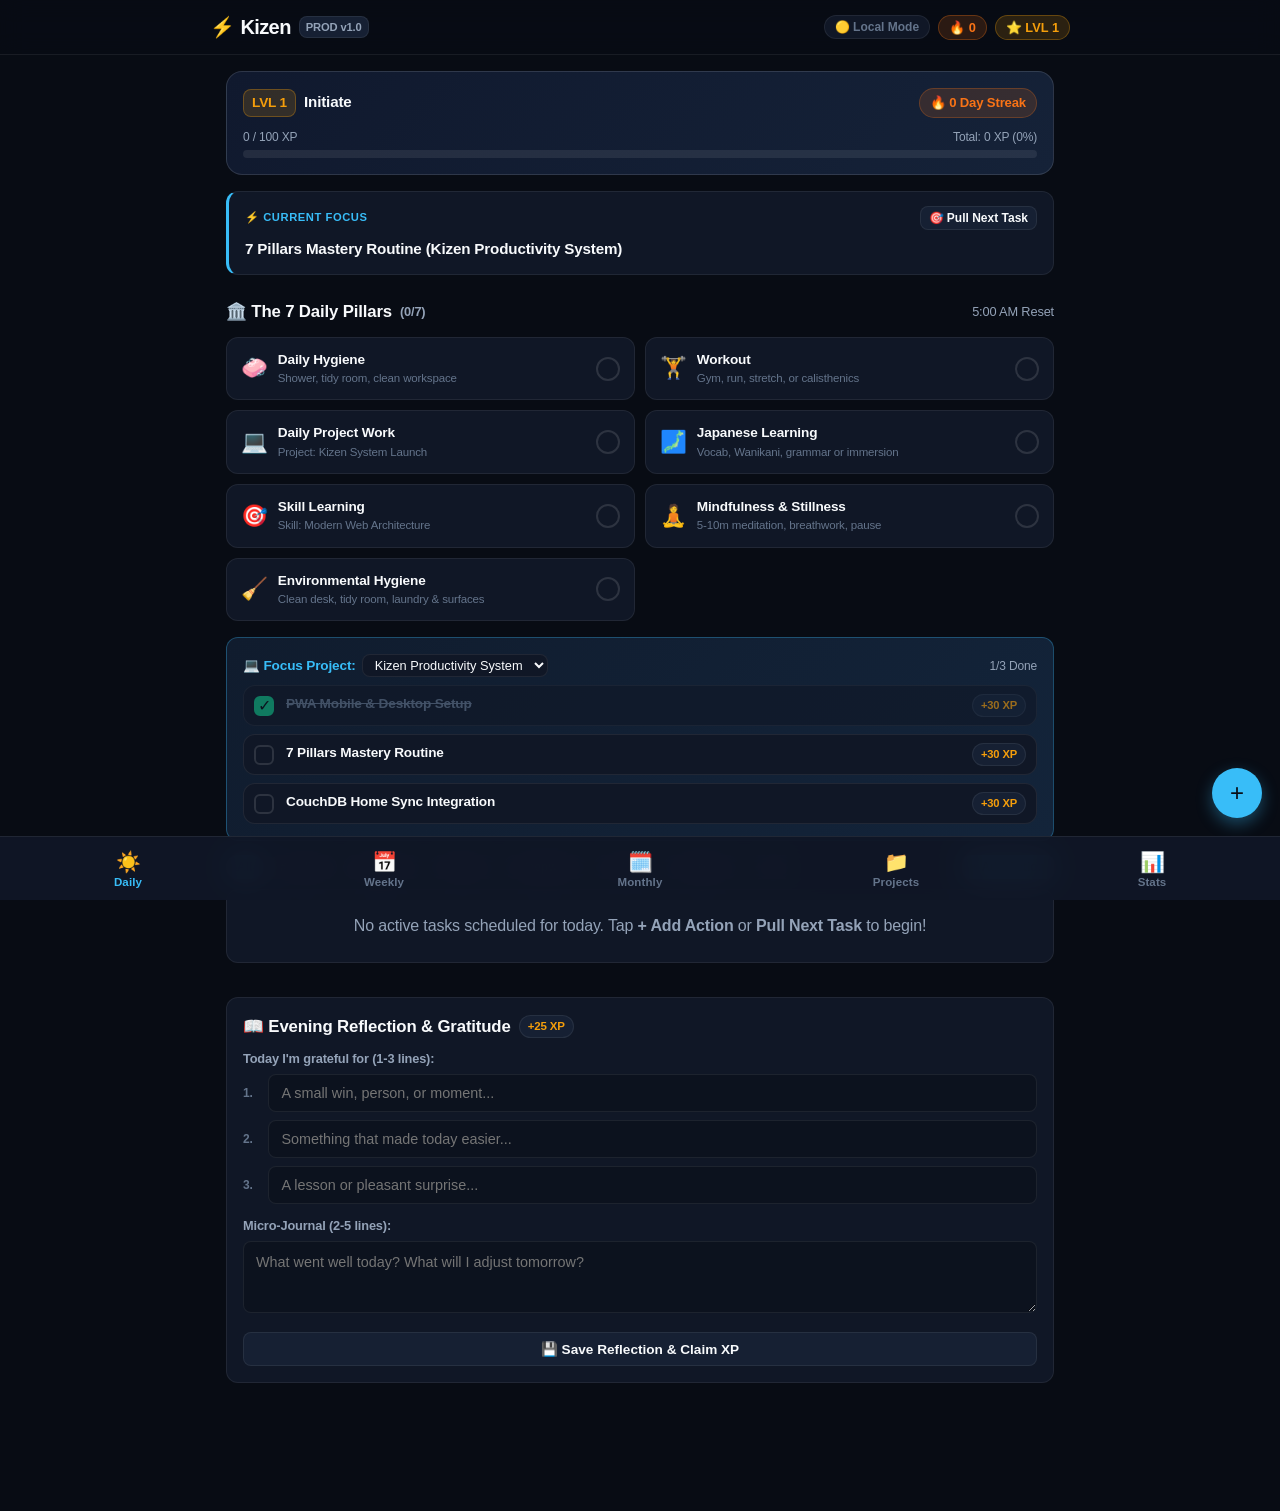
==== index.html @ e9246524 "Add files via upload Reupload with correct structure" ====
<!DOCTYPE html>
<html lang="en">
<head>
  <meta charset="UTF-8">
  <meta name="viewport" content="width=device-width, initial-scale=1.0, maximum-scale=1.0, user-scalable=no, viewport-fit=cover">
  <title>Kizen - Gamified Productivity & Goals</title>
  
  <!-- PWA Metadata -->
  <link rel="manifest" href="manifest.json">
  <meta name="theme-color" content="#080c14">
  <meta name="apple-mobile-web-app-capable" content="yes">
  <meta name="apple-mobile-web-app-status-bar-style" content="black-translucent">
  <meta name="apple-mobile-web-app-title" content="Kizen">
  <meta name="description" content="Local-first gamified productivity system with 7 daily pillars, cascading goals, and PC sync.">

  <!-- Core & Component Stylesheets -->
  <link rel="stylesheet" href="css/main.css">
  <link rel="stylesheet" href="css/daily.css">
  <link rel="stylesheet" href="css/goals.css">
  <link rel="stylesheet" href="css/projects.css">
  <link rel="stylesheet" href="css/stats.css">
</head>
<body>

  <!-- Top Sticky Header & Gamification Quick Status -->
  <header class="app-header">
    <div class="header-inner">
      <div class="brand-section">
        <div class="brand-logo">
          <span>⚡</span>
          <span>Kizen</span>
        </div>
        <span class="brand-badge">PROD v1.0</span>
      </div>

      <div class="header-status-pills">
        <button class="status-pill sync" id="header-sync-pill" title="CouchDB Sync Status">
          🟡 Local Mode
        </button>
        <button class="status-pill streak" id="header-streak-pill" title="Active Streak">
          🔥 0
        </button>
        <button class="status-pill level" id="header-level-pill" title="Current Level & Rank">
          ⭐ LVL 1
        </button>
      </div>
    </div>
  </header>

  <!-- Main View Screens Container -->
  <main class="app-container">
    <div id="view-daily" class="view-container active"></div>
    <div id="view-weekly" class="view-container"></div>
    <div id="view-monthly" class="view-container"></div>
    <div id="view-projects" class="view-container"></div>
    <div id="view-stats" class="view-container"></div>
  </main>

  <!-- Floating Quick Capture Button -->
  <button class="fab-quick-capture" id="fab-quick-capture" title="Quick Add Task" aria-label="Quick Add Task">
    +
  </button>

  <!-- Bottom Navigation Bar for Mobile & Desktop -->
  <nav class="bottom-nav" role="navigation" aria-label="Main Navigation">
    <button class="nav-item active" data-view="daily" id="nav-btn-daily" aria-label="Daily Command Center">
      <span class="nav-icon">☀️</span>
      <span class="nav-label">Daily</span>
    </button>
    <button class="nav-item" data-view="weekly" id="nav-btn-weekly" aria-label="Weekly Goals">
      <span class="nav-icon">📅</span>
      <span class="nav-label">Weekly</span>
    </button>
    <button class="nav-item" data-view="monthly" id="nav-btn-monthly" aria-label="Monthly Vision">
      <span class="nav-icon">🗓️</span>
      <span class="nav-label">Monthly</span>
    </button>
    <button class="nav-item" data-view="projects" id="nav-btn-projects" aria-label="Projects & Activities">
      <span class="nav-icon">📁</span>
      <span class="nav-label">Projects</span>
    </button>
    <button class="nav-item" data-view="stats" id="nav-btn-stats" aria-label="Stats & Analytics">
      <span class="nav-icon">📊</span>
      <span class="nav-label">Stats</span>
    </button>
  </nav>

  <!-- Global Modal Sheet -->
  <div class="modal-overlay" id="modal-overlay">
    <div class="modal-content" id="modal-dynamic-content"></div>
  </div>

  <!-- Bundled Offline Libraries & Main Application Script -->
  <script src="js/lib/pouchdb.min.js"></script>
  <script src="js/lib/confetti.browser.min.js"></script>
  <script type="module" src="js/app.js"></script>
</body>
</html>
---- css/main.css ----
/* ==========================================================================
   KIZEN DESIGN SYSTEM & CORE LAYOUT
   ========================================================================== */

:root {
  /* Color Palette - Deep Dark Mode */
  --bg-app: #080c14;
  --bg-surface: #101726;
  --bg-surface-elevated: #162033;
  --bg-surface-hover: #1c2940;
  --bg-input: #0c121e;
  
  --border-subtle: rgba(255, 255, 255, 0.07);
  --border-medium: rgba(255, 255, 255, 0.12);
  --border-focus: rgba(245, 158, 11, 0.5);

  --text-primary: #f8fafc;
  --text-secondary: #94a3b8;
  --text-muted: #64748b;
  --text-inverse: #090d16;

  /* Gamification & Semantic Colors */
  --color-xp: #f59e0b;
  --color-xp-bg: rgba(245, 158, 11, 0.15);
  --color-streak: #f97316;
  --color-streak-bg: rgba(249, 115, 22, 0.15);
  --color-success: #10b981;
  --color-success-bg: rgba(16, 185, 129, 0.15);
  --color-primary: #38bdf8;
  --color-primary-bg: rgba(56, 189, 248, 0.15);
  --color-danger: #ef4444;
  --color-danger-bg: rgba(239, 68, 68, 0.15);

  /* Difficulty Levels */
  --diff-trivial: #94a3b8;
  --diff-easy: #10b981;
  --diff-medium: #0ea5e9;
  --diff-hard: #f59e0b;
  --diff-epic: #ec4899;

  /* Sizing & Spacing */
  --nav-height: 64px;
  --header-height: 60px;
  --max-width: 860px;
  --radius-sm: 8px;
  --radius-md: 12px;
  --radius-lg: 16px;
  --radius-full: 9999px;

  /* Typography */
  --font-family: -apple-system, BlinkMacSystemFont, "Segoe UI", Roboto, "Helvetica Neue", Arial, sans-serif;
  --font-mono: ui-monospace, SFMono-Regular, Menlo, Monaco, Consolas, monospace;
}

* {
  box-sizing: border-box;
  margin: 0;
  padding: 0;
  -webkit-tap-highlight-color: transparent;
}

body {
  font-family: var(--font-family);
  background-color: var(--bg-app);
  color: var(--text-primary);
  line-height: 1.5;
  letter-spacing: -0.01em;
  min-height: 100vh;
  padding-bottom: calc(var(--nav-height) + 24px);
  overflow-x: hidden;
  user-select: none;
}

/* App Container */
.app-container {
  max-width: var(--max-width);
  margin: 0 auto;
  padding: 16px;
}

/* Top App Header / Status */
.app-header {
  position: sticky;
  top: 0;
  z-index: 40;
  background: rgba(8, 12, 20, 0.85);
  backdrop-filter: blur(12px);
  -webkit-backdrop-filter: blur(12px);
  border-bottom: 1px solid var(--border-subtle);
  padding: 12px 16px;
}

.header-inner {
  max-width: var(--max-width);
  margin: 0 auto;
  display: flex;
  align-items: center;
  justify-content: space-between;
  gap: 12px;
}

.brand-section {
  display: flex;
  align-items: center;
  gap: 8px;
}

.brand-logo {
  font-size: 1.25rem;
  font-weight: 800;
  letter-spacing: -0.03em;
  color: var(--text-primary);
  display: flex;
  align-items: center;
  gap: 6px;
}

.brand-badge {
  font-size: 0.7rem;
  font-weight: 600;
  background: var(--bg-surface-elevated);
  color: var(--text-secondary);
  padding: 2px 6px;
  border-radius: var(--radius-sm);
  border: 1px solid var(--border-subtle);
}

.header-status-pills {
  display: flex;
  align-items: center;
  gap: 8px;
}

.status-pill {
  display: inline-flex;
  align-items: center;
  gap: 6px;
  padding: 4px 10px;
  border-radius: var(--radius-full);
  font-size: 0.8rem;
  font-weight: 600;
  background: var(--bg-surface);
  border: 1px solid var(--border-subtle);
  cursor: pointer;
  transition: background 0.15s ease;
}

.status-pill:hover {
  background: var(--bg-surface-elevated);
}

.status-pill.streak {
  color: var(--color-streak);
  background: var(--color-streak-bg);
  border-color: rgba(249, 115, 22, 0.3);
}

.status-pill.level {
  color: var(--color-xp);
  background: var(--color-xp-bg);
  border-color: rgba(245, 158, 11, 0.3);
}

.status-pill.sync {
  font-size: 0.75rem;
  color: var(--text-muted);
}

.status-pill.sync.online {
  color: var(--color-success);
}

.status-pill.sync.offline {
  color: var(--text-muted);
}

.status-pill.sync.syncing {
  color: var(--color-primary);
}

/* Bottom Navigation Bar */
.bottom-nav {
  position: fixed;
  bottom: 0;
  left: 0;
  right: 0;
  height: var(--nav-height);
  background: rgba(16, 23, 38, 0.95);
  backdrop-filter: blur(16px);
  -webkit-backdrop-filter: blur(16px);
  border-top: 1px solid var(--border-subtle);
  display: flex;
  justify-content: space-around;
  align-items: center;
  z-index: 50;
  padding-bottom: env(safe-area-inset-bottom, 0px);
}

.nav-item {
  flex: 1;
  display: flex;
  flex-direction: column;
  align-items: center;
  justify-content: center;
  height: 100%;
  color: var(--text-muted);
  text-decoration: none;
  background: none;
  border: none;
  cursor: pointer;
  padding: 4px 0;
  transition: color 0.15s ease, transform 0.15s ease;
}

.nav-item:active {
  transform: scale(0.95);
}

.nav-item.active {
  color: var(--color-primary);
}

.nav-icon {
  font-size: 1.25rem;
  margin-bottom: 2px;
}

.nav-label {
  font-size: 0.72rem;
  font-weight: 600;
  letter-spacing: 0.01em;
}

/* Main View Views Container */
.view-container {
  display: none;
  animation: fadeIn 0.2s ease-out;
}

.view-container.active {
  display: block;
}

@keyframes fadeIn {
  from { opacity: 0; transform: translateY(4px); }
  to { opacity: 1; transform: translateY(0); }
}

/* Typography & Headers */
h1, h2, h3, h4 {
  color: var(--text-primary);
  font-weight: 700;
  letter-spacing: -0.02em;
}

.section-header {
  display: flex;
  align-items: center;
  justify-content: space-between;
  margin-bottom: 12px;
  margin-top: 24px;
}

.section-title {
  font-size: 1.05rem;
  font-weight: 700;
  display: flex;
  align-items: center;
  gap: 8px;
}

.section-subtitle {
  font-size: 0.8rem;
  color: var(--text-secondary);
}

/* Card Surfaces */
.card {
  background: var(--bg-surface);
  border: 1px solid var(--border-subtle);
  border-radius: var(--radius-md);
  padding: 16px;
  margin-bottom: 14px;
  transition: border-color 0.2s ease, background 0.2s ease;
}

.card:hover {
  border-color: var(--border-medium);
}

/* Buttons */
.btn {
  display: inline-flex;
  align-items: center;
  justify-content: center;
  gap: 6px;
  padding: 8px 14px;
  border-radius: var(--radius-sm);
  font-size: 0.85rem;
  font-weight: 600;
  font-family: inherit;
  border: 1px solid transparent;
  cursor: pointer;
  transition: all 0.15s ease;
  user-select: none;
}

.btn:active {
  transform: scale(0.97);
}

.btn-primary {
  background: var(--color-primary);
  color: var(--text-inverse);
}

.btn-primary:hover {
  background: #7dd3fc;
}

.btn-secondary {
  background: var(--bg-surface-elevated);
  color: var(--text-primary);
  border-color: var(--border-subtle);
}

.btn-secondary:hover {
  background: var(--bg-surface-hover);
  border-color: var(--border-medium);
}

.btn-xp {
  background: var(--color-xp);
  color: var(--text-inverse);
}

.btn-xp:hover {
  background: #fbbf24;
}

.btn-ghost {
  background: transparent;
  color: var(--text-secondary);
}

.btn-ghost:hover {
  background: var(--bg-surface-elevated);
  color: var(--text-primary);
}

.btn-icon {
  width: 32px;
  height: 32px;
  padding: 0;
  border-radius: var(--radius-sm);
}

.btn-sm {
  padding: 4px 8px;
  font-size: 0.75rem;
}

/* Inputs & Form Controls */
.input-group {
  margin-bottom: 12px;
}

.input-label {
  display: block;
  font-size: 0.8rem;
  font-weight: 600;
  color: var(--text-secondary);
  margin-bottom: 6px;
}

.input-text, .textarea, .select {
  width: 100%;
  background: var(--bg-input);
  border: 1px solid var(--border-subtle);
  border-radius: var(--radius-sm);
  color: var(--text-primary);
  font-family: inherit;
  font-size: 0.9rem;
  padding: 10px 12px;
  outline: none;
  transition: border-color 0.15s ease;
}

.input-text:focus, .textarea:focus, .select:focus {
  border-color: var(--border-focus);
}

.textarea {
  resize: vertical;
  min-height: 72px;
  line-height: 1.45;
}

/* Badges & Tags */
.tag-badge {
  display: inline-flex;
  align-items: center;
  gap: 4px;
  padding: 2px 8px;
  border-radius: var(--radius-full);
  font-size: 0.72rem;
  font-weight: 600;
  background: var(--bg-surface-elevated);
  color: var(--text-secondary);
  border: 1px solid var(--border-subtle);
}

.difficulty-pill {
  display: inline-flex;
  align-items: center;
  gap: 4px;
  padding: 2px 8px;
  border-radius: var(--radius-full);
  font-size: 0.72rem;
  font-weight: 700;
  text-transform: uppercase;
  letter-spacing: 0.03em;
}

.difficulty-pill.trivial { background: rgba(148, 163, 184, 0.15); color: var(--diff-trivial); }
.difficulty-pill.easy { background: rgba(16, 185, 129, 0.15); color: var(--diff-easy); }
.difficulty-pill.medium { background: rgba(14, 165, 233, 0.15); color: var(--diff-medium); }
.difficulty-pill.hard { background: rgba(245, 158, 11, 0.15); color: var(--diff-hard); }
.difficulty-pill.epic { background: rgba(236, 72, 153, 0.15); color: var(--diff-epic); }

/* Modal Sheet / Dialog */
.modal-overlay {
  position: fixed;
  inset: 0;
  background: rgba(0, 0, 0, 0.75);
  backdrop-filter: blur(4px);
  display: flex;
  align-items: flex-end;
  justify-content: center;
  z-index: 100;
  opacity: 0;
  pointer-events: none;
  transition: opacity 0.2s ease;
}

.modal-overlay.active {
  opacity: 1;
  pointer-events: auto;
}

.modal-content {
  background: var(--bg-surface);
  border: 1px solid var(--border-medium);
  border-radius: var(--radius-lg) var(--radius-lg) 0 0;
  width: 100%;
  max-width: 600px;
  max-height: 90vh;
  overflow-y: auto;
  padding: 20px;
  transform: translateY(100%);
  transition: transform 0.25s cubic-bezier(0.16, 1, 0.3, 1);
}

.modal-overlay.active .modal-content {
  transform: translateY(0);
}

@media (min-width: 640px) {
  .modal-overlay {
    align-items: center;
  }
  .modal-content {
    border-radius: var(--radius-lg);
    max-height: 80vh;
  }
}

.modal-header {
  display: flex;
  align-items: center;
  justify-content: space-between;
  margin-bottom: 16px;
}

.modal-title {
  font-size: 1.1rem;
  font-weight: 700;
}

/* Toast Notifications */
.toast-container {
  position: fixed;
  top: 70px;
  left: 50%;
  transform: translateX(-50%);
  display: flex;
  flex-direction: column;
  align-items: center;
  gap: 8px;
  z-index: 150;
  pointer-events: none;
  width: 90%;
  max-width: 400px;
}

.toast {
  background: var(--bg-surface-elevated);
  border: 1px solid var(--border-medium);
  color: var(--text-primary);
  padding: 10px 16px;
  border-radius: var(--radius-full);
  font-size: 0.85rem;
  font-weight: 600;
  display: flex;
  align-items: center;
  gap: 8px;
  box-shadow: 0 8px 24px rgba(0, 0, 0, 0.5);
  animation: toastIn 0.25s cubic-bezier(0.16, 1, 0.3, 1), toastOut 0.25s ease forwards 2.75s;
}

.toast.xp {
  border-color: rgba(245, 158, 11, 0.4);
  color: var(--color-xp);
}

.toast.level-up {
  background: #1e1b4b;
  border-color: #818cf8;
  color: #c7d2fe;
}

@keyframes toastIn {
  from { opacity: 0; transform: translateY(-12px) scale(0.95); }
  to { opacity: 1; transform: translateY(0) scale(1); }
}

@keyframes toastOut {
  from { opacity: 1; transform: translateY(0); }
  to { opacity: 0; transform: translateY(-12px); }
}

/* Floating Action Button for Quick Task Capture */
.fab-quick-capture {
  position: fixed;
  right: 18px;
  bottom: calc(var(--nav-height) + 18px);
  width: 50px;
  height: 50px;
  border-radius: var(--radius-full);
  background: var(--color-primary);
  color: var(--text-inverse);
  display: flex;
  align-items: center;
  justify-content: center;
  font-size: 1.5rem;
  box-shadow: 0 6px 16px rgba(56, 189, 248, 0.35);
  border: none;
  cursor: pointer;
  z-index: 45;
  transition: transform 0.15s ease, background 0.15s ease;
}

.fab-quick-capture:active {
  transform: scale(0.92);
}
---- css/daily.css ----
/* ==========================================================================
   DAILY COMMAND CENTER STYLES (css/daily.css)
   ========================================================================== */

/* Level & Gamification Hero Card */
.level-hero-card {
  background: linear-gradient(135deg, #10192e 0%, #152238 100%);
  border: 1px solid var(--border-medium);
  border-radius: var(--radius-lg);
  padding: 16px;
  margin-bottom: 16px;
  position: relative;
  overflow: hidden;
}

.level-hero-top {
  display: flex;
  justify-content: space-between;
  align-items: center;
  margin-bottom: 10px;
}

.level-title-group {
  display: flex;
  align-items: center;
  gap: 8px;
}

.level-badge-large {
  background: var(--color-xp-bg);
  color: var(--color-xp);
  font-weight: 800;
  font-size: 0.85rem;
  padding: 3px 8px;
  border-radius: var(--radius-sm);
  border: 1px solid rgba(245, 158, 11, 0.3);
}

.level-rank-name {
  font-size: 0.95rem;
  font-weight: 700;
  color: var(--text-primary);
}

.level-streak-badge {
  display: flex;
  align-items: center;
  gap: 5px;
  color: var(--color-streak);
  background: var(--color-streak-bg);
  padding: 4px 10px;
  border-radius: var(--radius-full);
  font-size: 0.82rem;
  font-weight: 700;
  border: 1px solid rgba(249, 115, 22, 0.25);
}

.xp-progress-wrapper {
  margin-top: 4px;
}

.xp-label-row {
  display: flex;
  justify-content: space-between;
  font-size: 0.75rem;
  color: var(--text-secondary);
  margin-bottom: 4px;
}

.xp-progress-bar {
  height: 8px;
  background: rgba(255, 255, 255, 0.08);
  border-radius: var(--radius-full);
  overflow: hidden;
  position: relative;
}

.xp-progress-fill {
  height: 100%;
  background: linear-gradient(90deg, #f59e0b, #fbbf24);
  border-radius: var(--radius-full);
  transition: width 0.4s cubic-bezier(0.16, 1, 0.3, 1);
}

/* Objective & "Pull Next Task" Banner */
.focus-objective-card {
  background: var(--bg-surface);
  border: 1px solid var(--border-subtle);
  border-left: 3px solid var(--color-primary);
  border-radius: var(--radius-md);
  padding: 14px 16px;
  margin-bottom: 16px;
  display: flex;
  flex-direction: column;
  gap: 8px;
}

.focus-objective-header {
  display: flex;
  align-items: center;
  justify-content: space-between;
}

.focus-tag {
  font-size: 0.7rem;
  font-weight: 700;
  text-transform: uppercase;
  color: var(--color-primary);
  letter-spacing: 0.05em;
}

.focus-objective-text {
  font-size: 0.95rem;
  font-weight: 600;
  color: var(--text-primary);
}

.focus-action-row {
  display: flex;
  align-items: center;
  justify-content: space-between;
  gap: 8px;
  margin-top: 2px;
}

.next-action-label {
  font-size: 0.8rem;
  color: var(--text-secondary);
  display: flex;
  align-items: center;
  gap: 6px;
}

/* 7 Pillars Grid */
.pillars-grid {
  display: grid;
  grid-template-columns: 1fr;
  gap: 10px;
  margin-bottom: 16px;
}

@media (min-width: 520px) {
  .pillars-grid {
    grid-template-columns: repeat(2, 1fr);
  }
}

.pillar-card {
  background: var(--bg-surface);
  border: 1px solid var(--border-subtle);
  border-radius: var(--radius-md);
  padding: 12px 14px;
  display: flex;
  align-items: center;
  justify-content: space-between;
  cursor: pointer;
  transition: all 0.18s ease;
  position: relative;
  overflow: hidden;
}

.pillar-card:hover {
  background: var(--bg-surface-elevated);
  border-color: var(--border-medium);
}

.pillar-card.completed {
  background: rgba(16, 185, 129, 0.08);
  border-color: rgba(16, 185, 129, 0.3);
}

.pillar-info {
  display: flex;
  align-items: center;
  gap: 10px;
  flex: 1;
  min-width: 0;
}

.pillar-icon {
  font-size: 1.35rem;
  flex-shrink: 0;
}

.pillar-text-group {
  display: flex;
  flex-direction: column;
  min-width: 0;
}

.pillar-name {
  font-size: 0.85rem;
  font-weight: 600;
  color: var(--text-primary);
  white-space: nowrap;
  overflow: hidden;
  text-overflow: ellipsis;
}

.pillar-subtext {
  font-size: 0.72rem;
  color: var(--text-muted);
  white-space: nowrap;
  overflow: hidden;
  text-overflow: ellipsis;
}

.pillar-check-box {
  width: 24px;
  height: 24px;
  border-radius: var(--radius-full);
  border: 2px solid var(--border-medium);
  display: flex;
  align-items: center;
  justify-content: center;
  transition: all 0.18s ease;
  flex-shrink: 0;
}

.pillar-card.completed .pillar-check-box {
  background: var(--color-success);
  border-color: var(--color-success);
  color: var(--text-inverse);
}

/* Pillar Combo Banner */
.pillar-combo-card {
  background: linear-gradient(135deg, rgba(245, 158, 11, 0.15), rgba(234, 88, 12, 0.15));
  border: 1px solid rgba(245, 158, 11, 0.35);
  border-radius: var(--radius-md);
  padding: 10px 14px;
  display: flex;
  align-items: center;
  justify-content: space-between;
  margin-bottom: 16px;
  animation: pulseGlow 2s infinite ease-in-out;
}

@keyframes pulseGlow {
  0%, 100% { opacity: 1; }
  50% { opacity: 0.85; }
}

.combo-text {
  font-size: 0.85rem;
  font-weight: 700;
  color: var(--color-xp);
  display: flex;
  align-items: center;
  gap: 6px;
}

/* Tag Filter Bar */
.tag-filter-bar {
  display: flex;
  align-items: center;
  gap: 6px;
  overflow-x: auto;
  padding-bottom: 8px;
  margin-bottom: 12px;
  scrollbar-width: none;
}

.tag-filter-bar::-webkit-scrollbar {
  display: none;
}

.filter-chip {
  padding: 4px 10px;
  border-radius: var(--radius-full);
  font-size: 0.75rem;
  font-weight: 600;
  background: var(--bg-surface);
  color: var(--text-secondary);
  border: 1px solid var(--border-subtle);
  cursor: pointer;
  white-space: nowrap;
  transition: all 0.15s ease;
}

.filter-chip.active {
  background: var(--color-primary);
  color: var(--text-inverse);
  border-color: var(--color-primary);
}

/* Task Item Card */
.task-list {
  display: flex;
  flex-direction: column;
  gap: 8px;
  margin-bottom: 16px;
}

.task-item {
  background: var(--bg-surface);
  border: 1px solid var(--border-subtle);
  border-radius: var(--radius-md);
  padding: 12px 14px;
  display: flex;
  align-items: flex-start;
  gap: 12px;
  transition: all 0.15s ease;
}

.task-item:hover {
  background: var(--bg-surface-elevated);
  border-color: var(--border-medium);
}

.task-item.completed {
  opacity: 0.6;
}

.task-item.completed .task-title {
  text-decoration: line-through;
  color: var(--text-muted);
}

.task-checkbox {
  width: 20px;
  height: 20px;
  border-radius: 6px;
  border: 2px solid var(--border-medium);
  margin-top: 2px;
  display: flex;
  align-items: center;
  justify-content: center;
  cursor: pointer;
  flex-shrink: 0;
  transition: all 0.15s ease;
}

.task-checkbox.checked {
  background: var(--color-success);
  border-color: var(--color-success);
  color: var(--text-inverse);
}

.task-body {
  flex: 1;
  min-width: 0;
}

.task-title {
  font-size: 0.9rem;
  font-weight: 600;
  color: var(--text-primary);
  word-break: break-word;
}

.task-meta-row {
  display: flex;
  align-items: center;
  flex-wrap: wrap;
  gap: 6px;
  margin-top: 4px;
}

.task-actions {
  display: flex;
  align-items: center;
  gap: 4px;
  opacity: 0.7;
}

.task-item:hover .task-actions {
  opacity: 1;
}

/* Rollover Drawer */
.rollover-card {
  background: rgba(245, 158, 11, 0.05);
  border: 1px dashed rgba(245, 158, 11, 0.3);
  border-radius: var(--radius-md);
  padding: 12px 14px;
  margin-bottom: 16px;
}

.rollover-header {
  display: flex;
  align-items: center;
  justify-content: space-between;
  font-size: 0.8rem;
  font-weight: 700;
  color: var(--color-xp);
}

/* Reflection & Journal Card */
.journal-card {
  background: var(--bg-surface);
  border: 1px solid var(--border-subtle);
  border-radius: var(--radius-md);
  padding: 16px;
  margin-top: 20px;
  margin-bottom: 24px;
}

.gratitude-row {
  display: flex;
  align-items: center;
  gap: 8px;
  margin-bottom: 8px;
}

.gratitude-num {
  font-size: 0.75rem;
  font-weight: 700;
  color: var(--text-muted);
  width: 18px;
}
---- css/goals.css ----
/* ==========================================================================
   WEEKLY & MONTHLY GOALS STYLES (css/goals.css)
   ========================================================================== */

.goals-grid {
  display: grid;
  grid-template-columns: 1fr;
  gap: 12px;
  margin-bottom: 20px;
}

@media (min-width: 600px) {
  .goals-grid {
    grid-template-columns: repeat(2, 1fr);
  }
}

.goal-card {
  background: var(--bg-surface);
  border: 1px solid var(--border-subtle);
  border-radius: var(--radius-md);
  padding: 16px;
  display: flex;
  flex-direction: column;
  justify-content: space-between;
  gap: 12px;
  position: relative;
  transition: all 0.2s ease;
}

.goal-card:hover {
  background: var(--bg-surface-elevated);
  border-color: var(--border-medium);
}

.goal-card.completed {
  border-color: rgba(16, 185, 129, 0.3);
  background: rgba(16, 185, 129, 0.05);
}

.goal-top {
  display: flex;
  justify-content: space-between;
  align-items: flex-start;
  gap: 8px;
}

.goal-title {
  font-size: 0.95rem;
  font-weight: 700;
  color: var(--text-primary);
  line-height: 1.35;
}

.goal-meta {
  display: flex;
  align-items: center;
  gap: 6px;
  flex-wrap: wrap;
  font-size: 0.75rem;
  color: var(--text-secondary);
}

.goal-progress-section {
  display: flex;
  flex-direction: column;
  gap: 4px;
}

.goal-progress-row {
  display: flex;
  justify-content: space-between;
  font-size: 0.75rem;
  color: var(--text-secondary);
}

.goal-progress-bar {
  height: 6px;
  background: rgba(255, 255, 255, 0.08);
  border-radius: var(--radius-full);
  overflow: hidden;
}

.goal-progress-fill {
  height: 100%;
  background: var(--color-primary);
  border-radius: var(--radius-full);
  transition: width 0.3s ease;
}

.goal-actions {
  display: flex;
  align-items: center;
  justify-content: space-between;
  padding-top: 8px;
  border-top: 1px solid var(--border-subtle);
}

/* Cascading Breakdown Assistant */
.cascade-assistant-card {
  background: linear-gradient(135deg, #101f30 0%, #15293d 100%);
  border: 1px solid rgba(56, 189, 248, 0.25);
  border-radius: var(--radius-lg);
  padding: 16px;
  margin-bottom: 20px;
}

.cascade-header {
  display: flex;
  align-items: center;
  justify-content: space-between;
  margin-bottom: 8px;
}

.cascade-title {
  font-size: 0.95rem;
  font-weight: 700;
  color: var(--color-primary);
  display: flex;
  align-items: center;
  gap: 6px;
}

.cascade-tree {
  background: rgba(8, 12, 20, 0.6);
  border-radius: var(--radius-md);
  padding: 12px;
  margin: 10px 0;
  display: flex;
  flex-direction: column;
  gap: 8px;
}

.cascade-node {
  display: flex;
  align-items: center;
  gap: 8px;
  font-size: 0.82rem;
}

.cascade-level-badge {
  font-size: 0.7rem;
  font-weight: 700;
  padding: 2px 6px;
  border-radius: 4px;
  text-transform: uppercase;
}

.cascade-node.monthly .cascade-level-badge { background: #6366f1; color: #fff; }
.cascade-node.weekly .cascade-level-badge { background: #0ea5e9; color: #fff; }
.cascade-node.daily .cascade-level-badge { background: #10b981; color: #fff; }

/* Weekly Velocity Chart Container */
.velocity-chart-wrapper {
  background: var(--bg-surface);
  border: 1px solid var(--border-subtle);
  border-radius: var(--radius-md);
  padding: 16px;
  margin-bottom: 20px;
}

.weekly-bars {
  display: flex;
  align-items: flex-end;
  justify-content: space-between;
  height: 120px;
  padding-top: 16px;
  gap: 8px;
}

.day-bar-col {
  flex: 1;
  display: flex;
  flex-direction: column;
  align-items: center;
  gap: 6px;
  height: 100%;
}

.day-bar-fill-track {
  flex: 1;
  width: 100%;
  max-width: 24px;
  background: rgba(255, 255, 255, 0.05);
  border-radius: var(--radius-sm);
  display: flex;
  align-items: flex-end;
  overflow: hidden;
}

.day-bar-fill {
  width: 100%;
  background: linear-gradient(180deg, #f59e0b, #d97706);
  border-radius: var(--radius-sm);
  transition: height 0.4s ease;
}

.day-bar-fill.today {
  background: linear-gradient(180deg, #38bdf8, #0284c7);
}

.day-bar-label {
  font-size: 0.7rem;
  font-weight: 600;
  color: var(--text-secondary);
}

.day-bar-points {
  font-size: 0.65rem;
  font-weight: 700;
  color: var(--color-xp);
}
---- css/projects.css ----
/* ==========================================================================
   PROJECTS & ACTIVITIES STYLES (css/projects.css)
   ========================================================================== */

.view-toggle-bar {
  display: flex;
  align-items: center;
  justify-content: space-between;
  margin-bottom: 16px;
  gap: 8px;
}

.view-toggle-pills {
  display: flex;
  background: var(--bg-surface);
  border: 1px solid var(--border-subtle);
  border-radius: var(--radius-sm);
  padding: 2px;
}

.view-toggle-btn {
  padding: 4px 12px;
  font-size: 0.78rem;
  font-weight: 600;
  border-radius: var(--radius-sm);
  background: transparent;
  color: var(--text-secondary);
  border: none;
  cursor: pointer;
  transition: all 0.15s ease;
}

.view-toggle-btn.active {
  background: var(--bg-surface-elevated);
  color: var(--text-primary);
}

/* Projects Directory Grid */
.projects-grid {
  display: grid;
  grid-template-columns: 1fr;
  gap: 14px;
  margin-bottom: 24px;
}

@media (min-width: 640px) {
  .projects-grid {
    grid-template-columns: repeat(2, 1fr);
  }
}

.project-card {
  background: var(--bg-surface);
  border: 1px solid var(--border-subtle);
  border-radius: var(--radius-md);
  padding: 16px;
  cursor: pointer;
  transition: all 0.2s ease;
  display: flex;
  flex-direction: column;
  justify-content: space-between;
  gap: 12px;
}

.project-card:hover {
  background: var(--bg-surface-elevated);
  border-color: var(--border-medium);
  transform: translateY(-2px);
}

.project-top-row {
  display: flex;
  justify-content: space-between;
  align-items: flex-start;
  gap: 8px;
}

.project-name {
  font-size: 1rem;
  font-weight: 700;
  color: var(--text-primary);
}

.project-description {
  font-size: 0.8rem;
  color: var(--text-secondary);
  line-height: 1.4;
}

.project-xp-earned {
  font-size: 0.75rem;
  font-weight: 700;
  color: var(--color-xp);
  display: flex;
  align-items: center;
  gap: 4px;
}

/* Nested Activity Tree / Detail View */
.project-detail-header {
  margin-bottom: 20px;
}

.activity-group-card {
  background: var(--bg-surface);
  border: 1px solid var(--border-subtle);
  border-radius: var(--radius-md);
  padding: 14px;
  margin-bottom: 12px;
}

.activity-group-title {
  font-size: 0.9rem;
  font-weight: 700;
  color: var(--text-primary);
  display: flex;
  align-items: center;
  justify-content: space-between;
  margin-bottom: 10px;
}

/* Kanban Board Layout */
.kanban-board {
  display: grid;
  grid-template-columns: 1fr;
  gap: 16px;
  margin-bottom: 24px;
}

@media (min-width: 768px) {
  .kanban-board {
    grid-template-columns: repeat(3, 1fr);
  }
}

.kanban-col {
  background: rgba(16, 23, 38, 0.5);
  border: 1px solid var(--border-subtle);
  border-radius: var(--radius-md);
  padding: 12px;
  min-height: 300px;
  display: flex;
  flex-direction: column;
  gap: 10px;
}

.kanban-col-header {
  display: flex;
  align-items: center;
  justify-content: space-between;
  font-size: 0.82rem;
  font-weight: 700;
  color: var(--text-secondary);
  padding-bottom: 8px;
  border-bottom: 1px solid var(--border-subtle);
}

.kanban-items-list {
  display: flex;
  flex-direction: column;
  gap: 8px;
  flex: 1;
}

.kanban-card {
  background: var(--bg-surface);
  border: 1px solid var(--border-subtle);
  border-radius: var(--radius-sm);
  padding: 10px;
  cursor: grab;
  transition: all 0.15s ease;
}

.kanban-card:hover {
  border-color: var(--border-medium);
  background: var(--bg-surface-elevated);
}
---- css/stats.css ----
/* ==========================================================================
   STATS, GAMIFICATION & HEATMAP STYLES (css/stats.css)
   ========================================================================== */

.stats-summary-grid {
  display: grid;
  grid-template-columns: repeat(2, 1fr);
  gap: 12px;
  margin-bottom: 20px;
}

@media (min-width: 600px) {
  .stats-summary-grid {
    grid-template-columns: repeat(4, 1fr);
  }
}

.stat-tile {
  background: var(--bg-surface);
  border: 1px solid var(--border-subtle);
  border-radius: var(--radius-md);
  padding: 14px;
  display: flex;
  flex-direction: column;
  gap: 4px;
}

.stat-tile-label {
  font-size: 0.75rem;
  font-weight: 600;
  color: var(--text-secondary);
}

.stat-tile-value {
  font-size: 1.4rem;
  font-weight: 800;
  color: var(--text-primary);
  letter-spacing: -0.02em;
}

.stat-tile-sub {
  font-size: 0.7rem;
  color: var(--text-muted);
}

/* 365-Day Annual Activity Heatmap */
.heatmap-card {
  background: var(--bg-surface);
  border: 1px solid var(--border-subtle);
  border-radius: var(--radius-md);
  padding: 16px;
  margin-bottom: 20px;
}

.heatmap-scroll-container {
  overflow-x: auto;
  padding-bottom: 8px;
  scrollbar-width: thin;
}

.heatmap-grid {
  display: grid;
  grid-template-rows: repeat(7, 12px);
  grid-auto-flow: column;
  grid-auto-columns: 12px;
  gap: 3px;
  width: max-content;
}

.heatmap-cell {
  width: 12px;
  height: 12px;
  border-radius: 2px;
  background: rgba(255, 255, 255, 0.05);
  transition: transform 0.1s ease;
}

.heatmap-cell:hover {
  transform: scale(1.3);
  outline: 1px solid #fff;
}

.heatmap-cell.l1 { background: #064e3b; }
.heatmap-cell.l2 { background: #047857; }
.heatmap-cell.l3 { background: #10b981; }
.heatmap-cell.l4 { background: #34d399; }
.heatmap-cell.l5 { background: #6ee7b7; }

.heatmap-legend {
  display: flex;
  align-items: center;
  justify-content: flex-end;
  gap: 6px;
  font-size: 0.72rem;
  color: var(--text-secondary);
  margin-top: 10px;
}

.legend-cells {
  display: flex;
  gap: 3px;
}

/* Pillar Consistency Bars */
.pillar-consistency-list {
  display: flex;
  flex-direction: column;
  gap: 10px;
  margin-bottom: 20px;
}

.pillar-stat-row {
  display: flex;
  flex-direction: column;
  gap: 4px;
}

.pillar-stat-header {
  display: flex;
  justify-content: space-between;
  font-size: 0.8rem;
  color: var(--text-primary);
}

.pillar-stat-bar-track {
  height: 6px;
  background: rgba(255, 255, 255, 0.08);
  border-radius: var(--radius-full);
  overflow: hidden;
}

.pillar-stat-bar-fill {
  height: 100%;
  background: var(--color-success);
  border-radius: var(--radius-full);
  transition: width 0.3s ease;
}

/* Sync & Database Settings Card */
.sync-settings-card {
  background: var(--bg-surface);
  border: 1px solid var(--border-subtle);
  border-radius: var(--radius-md);
  padding: 16px;
  margin-bottom: 24px;
}

.sync-status-display {
  display: flex;
  align-items: center;
  gap: 8px;
  padding: 8px 12px;
  border-radius: var(--radius-sm);
  background: var(--bg-surface-elevated);
  font-size: 0.82rem;
  margin-bottom: 12px;
}
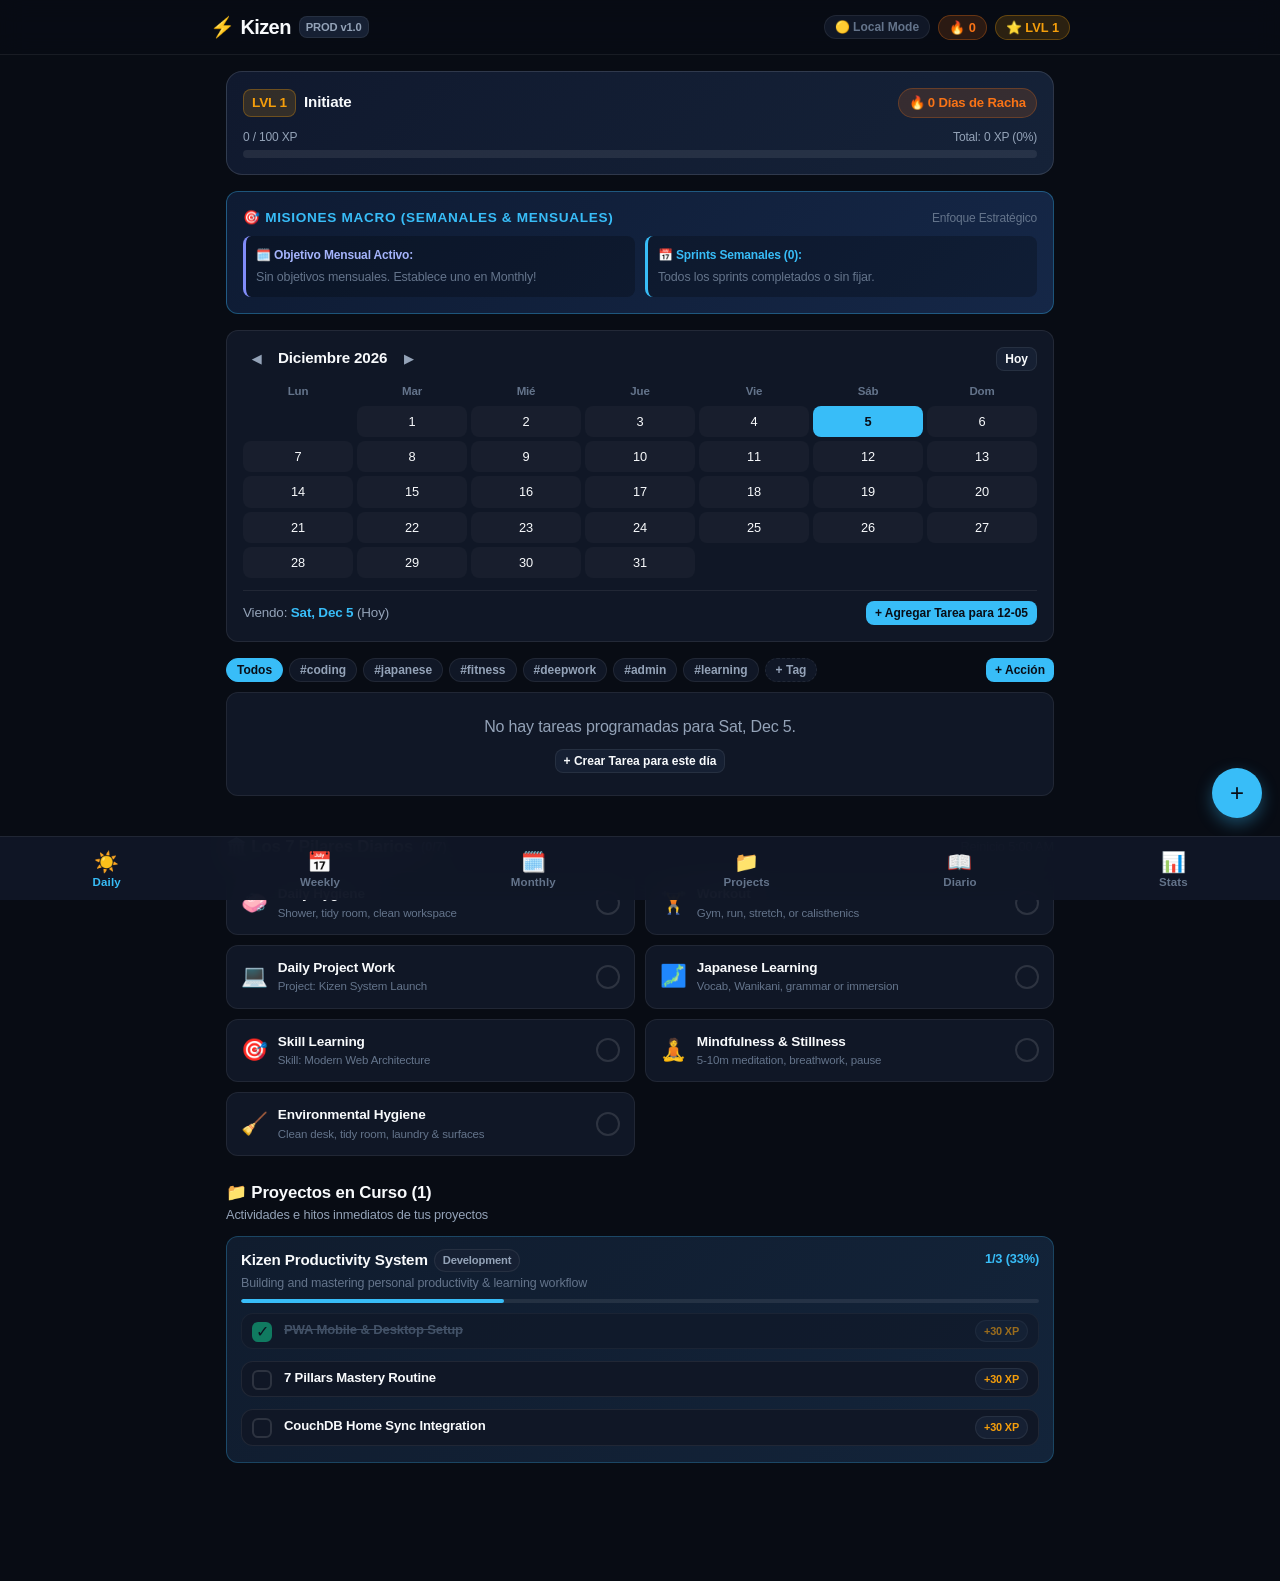
==== commit f53598d6: "Implement 9 core enhancements: dedicated journal, interactive calendar, multi-project daily view, re" ====
--- a/index.html
+++ b/index.html
@@ -53,6 +53,7 @@
     <div id="view-weekly" class="view-container"></div>
     <div id="view-monthly" class="view-container"></div>
     <div id="view-projects" class="view-container"></div>
+    <div id="view-journal" class="view-container"></div>
     <div id="view-stats" class="view-container"></div>
   </main>
 
@@ -79,6 +80,10 @@
       <span class="nav-icon">📁</span>
       <span class="nav-label">Projects</span>
     </button>
+    <button class="nav-item" data-view="journal" id="nav-btn-journal" aria-label="Diario y Reflexión">
+      <span class="nav-icon">📖</span>
+      <span class="nav-label">Diario</span>
+    </button>
     <button class="nav-item" data-view="stats" id="nav-btn-stats" aria-label="Stats & Analytics">
       <span class="nav-icon">📊</span>
       <span class="nav-label">Stats</span>
--- a/css/daily.css
+++ b/css/daily.css
@@ -409,3 +409,34 @@
   color: var(--text-muted);
   width: 18px;
 }
+
+/* Interactive Calendar Day Cells */
+.cal-day-cell {
+  user-select: none;
+  transition: all 0.15s ease;
+}
+
+.cal-day-cell:hover {
+  filter: brightness(1.2);
+  transform: translateY(-1px);
+}
+
+.cal-day-cell:active {
+  transform: scale(0.95);
+}
+
+/* Mood Selector */
+.mood-selector {
+  display: flex;
+  gap: 4px;
+  align-items: center;
+}
+
+.btn-mood {
+  transition: transform 0.15s ease, background 0.15s ease;
+}
+
+.btn-mood:hover {
+  transform: scale(1.15);
+}
+
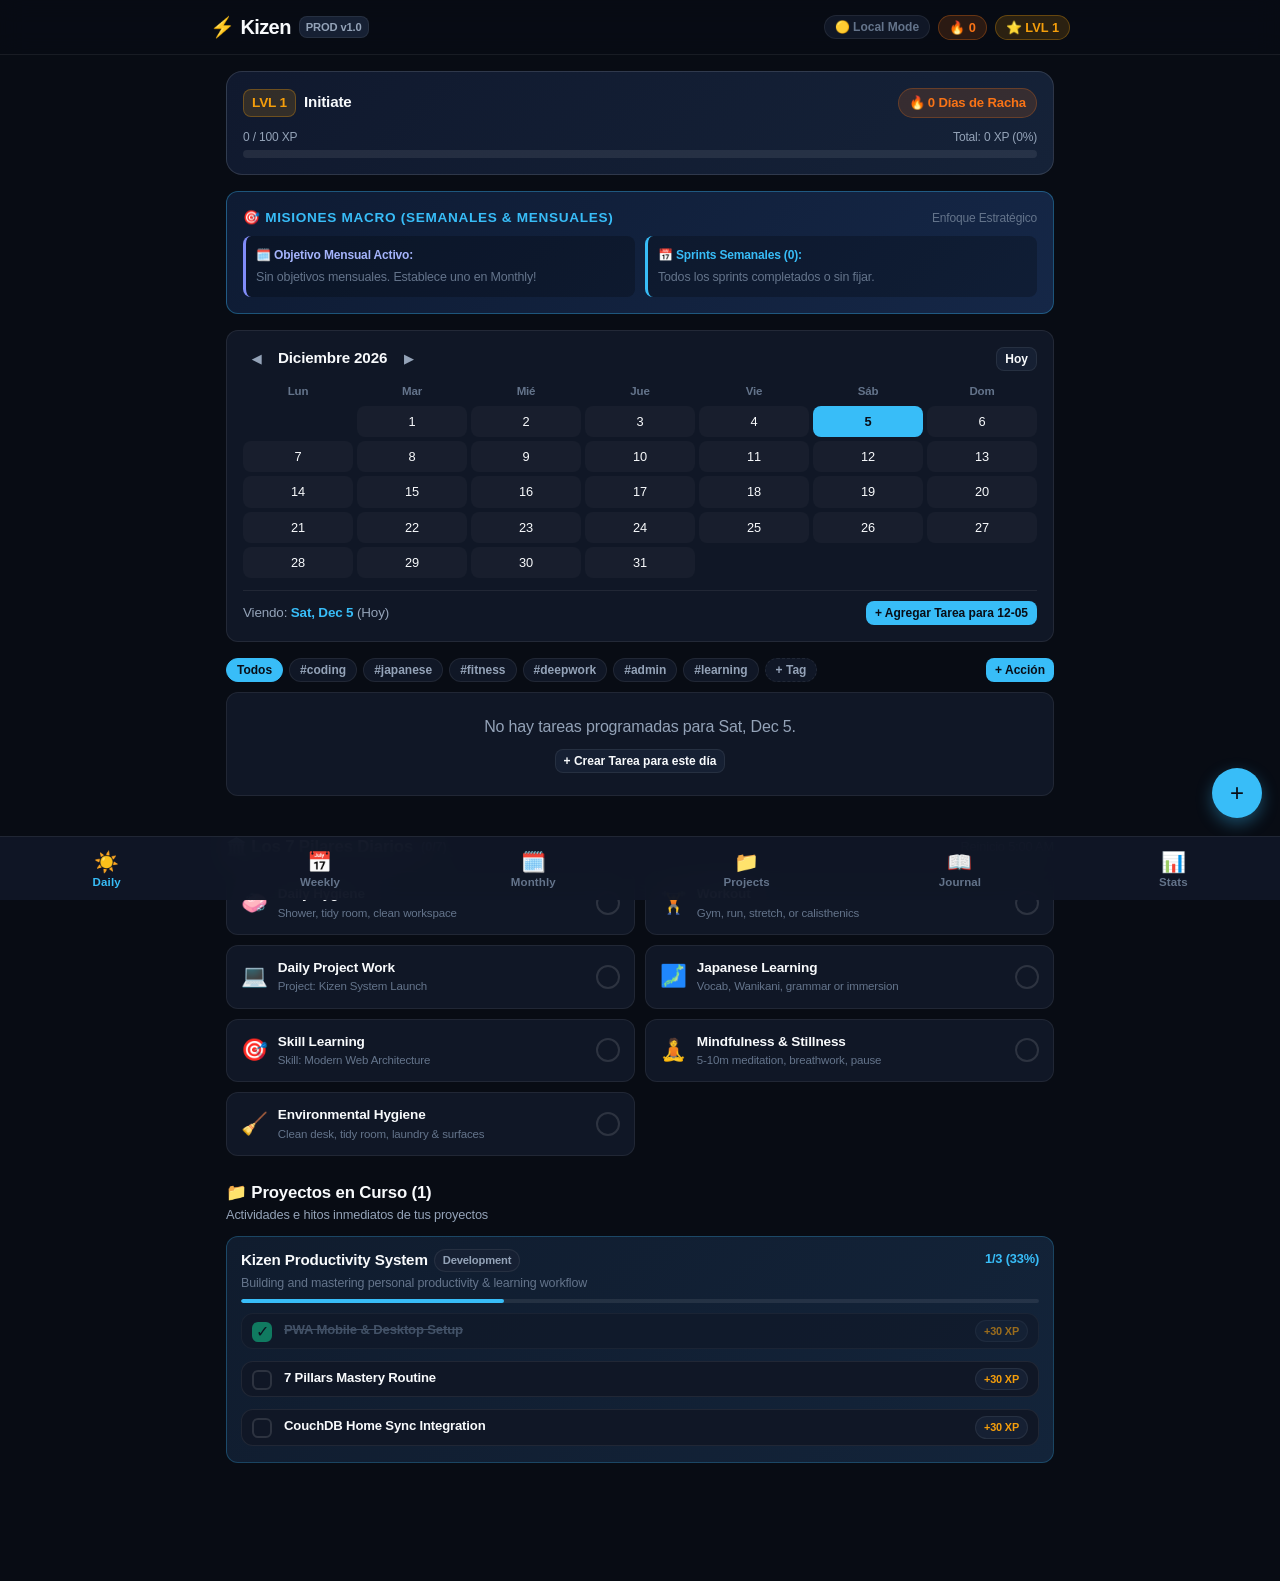
==== commit 93820879: "Fix mobile initialization race condition and change tab label to Journal" ====
--- a/index.html
+++ b/index.html
@@ -80,9 +80,9 @@
       <span class="nav-icon">📁</span>
       <span class="nav-label">Projects</span>
     </button>
-    <button class="nav-item" data-view="journal" id="nav-btn-journal" aria-label="Diario y Reflexión">
+    <button class="nav-item" data-view="journal" id="nav-btn-journal" aria-label="Journal">
       <span class="nav-icon">📖</span>
-      <span class="nav-label">Diario</span>
+      <span class="nav-label">Journal</span>
     </button>
     <button class="nav-item" data-view="stats" id="nav-btn-stats" aria-label="Stats & Analytics">
       <span class="nav-icon">📊</span>
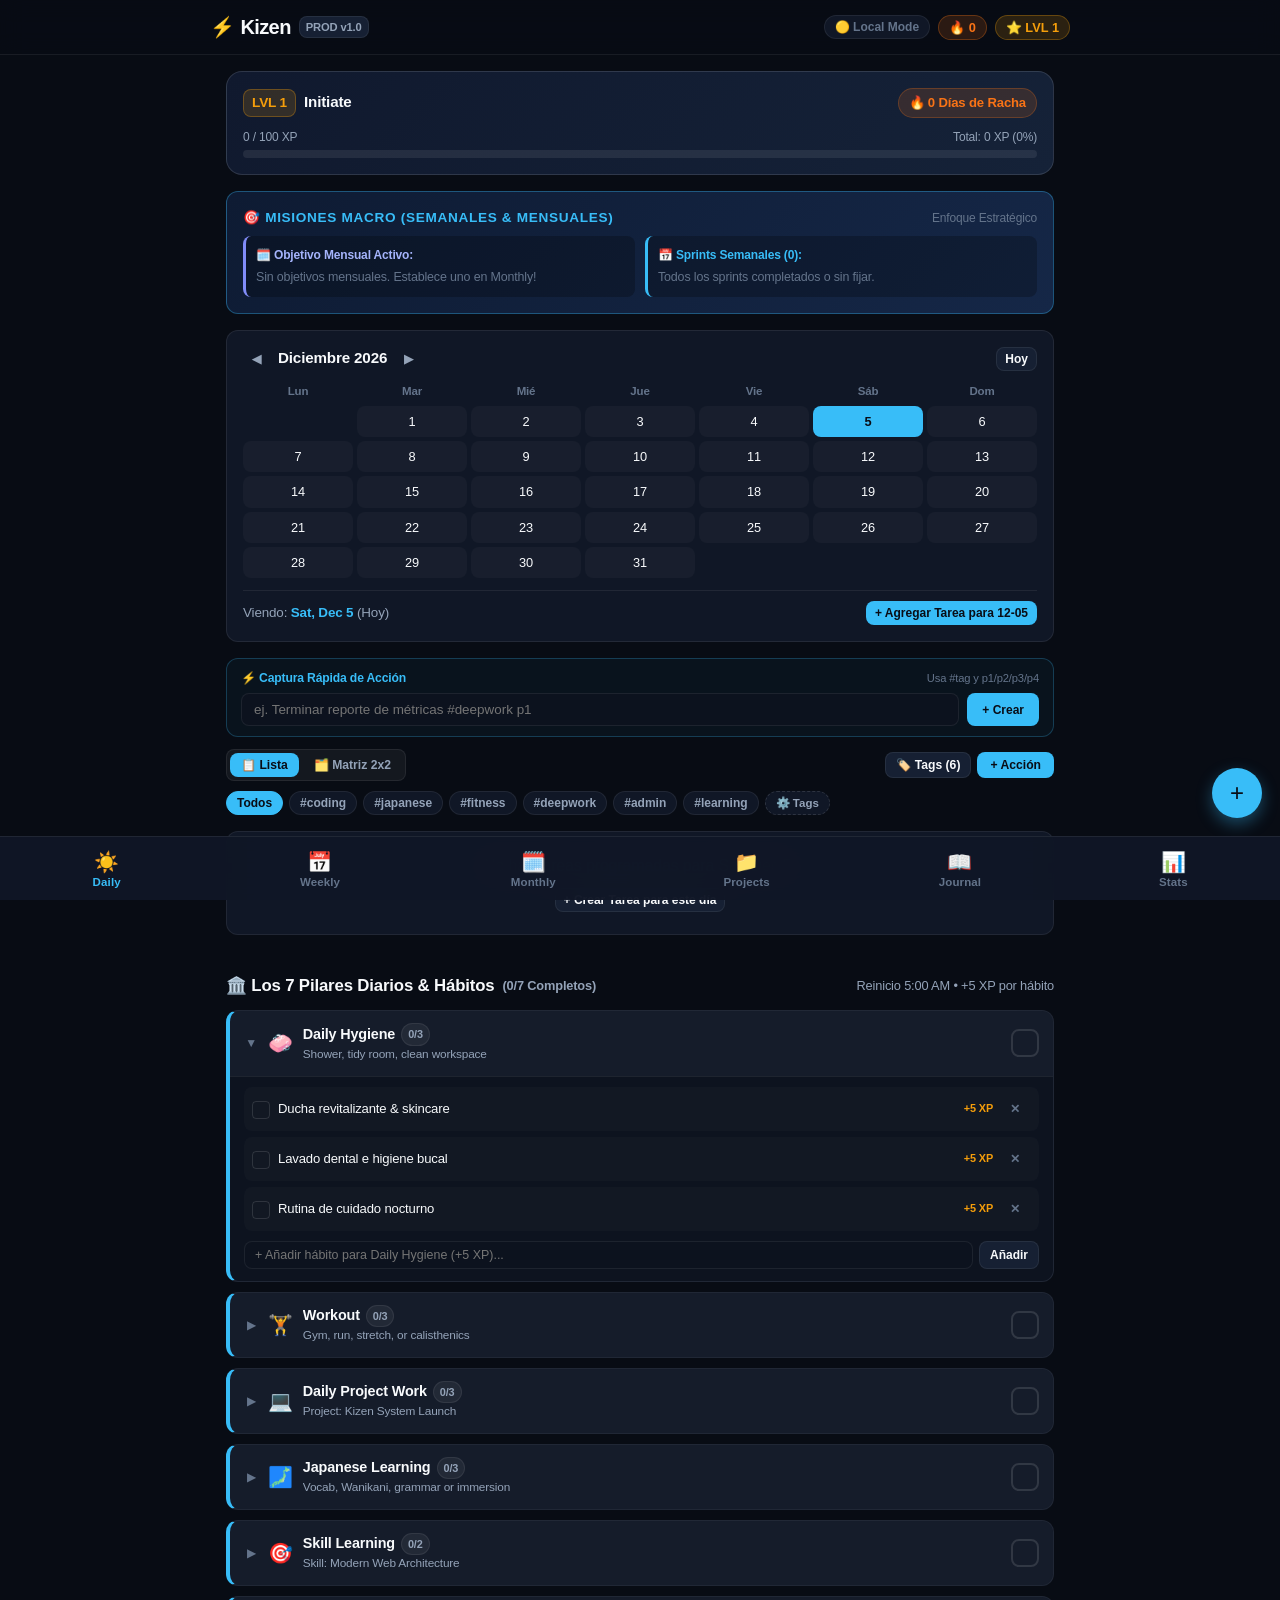
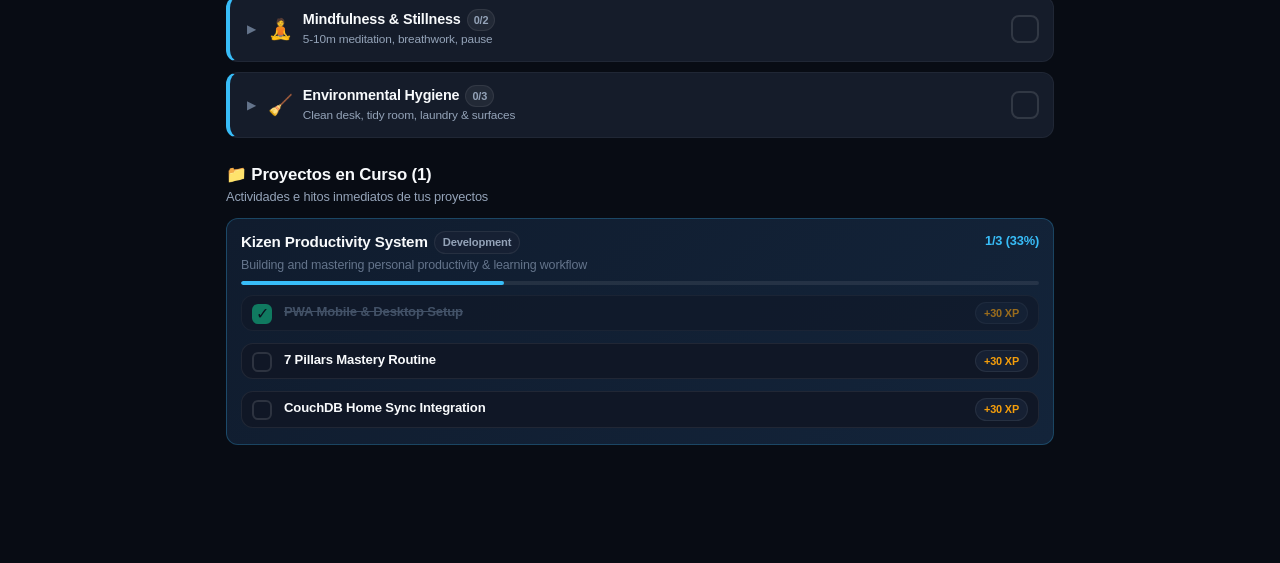
==== commit 3df815fa: "fix: network-first SW v7 strategy, cache watchdog and auto-recovery banner" ====
--- a/index.html
+++ b/index.html
@@ -9,9 +9,40 @@
   <link rel="manifest" href="manifest.json">
   <meta name="theme-color" content="#080c14">
   <meta name="apple-mobile-web-app-capable" content="yes">
+  <meta name="mobile-web-app-capable" content="yes">
   <meta name="apple-mobile-web-app-status-bar-style" content="black-translucent">
   <meta name="apple-mobile-web-app-title" content="Kizen">
   <meta name="description" content="Local-first gamified productivity system with 7 daily pillars, cascading goals, and PC sync.">
+
+  <!-- Self-Healing Cache Watchdog & Recovery -->
+  <script>
+    window.__kizen_clean_cache = function() {
+      if ('serviceWorker' in navigator) {
+        navigator.serviceWorker.getRegistrations().then(function(regs) {
+          for (var r of regs) r.unregister();
+        });
+      }
+      if ('caches' in window) {
+        caches.keys().then(function(keys) {
+          Promise.all(keys.map(function(k) { return caches.delete(k); })).then(function() {
+            window.location.reload(true);
+          });
+        });
+      } else {
+        window.location.reload(true);
+      }
+    };
+
+    window.addEventListener('load', function() {
+      setTimeout(function() {
+        var daily = document.getElementById('view-daily');
+        if (daily && daily.children.length === 0) {
+          var fallback = document.getElementById('kizen-fallback-box');
+          if (fallback) fallback.style.display = 'block';
+        }
+      }, 2000);
+    });
+  </script>
 
   <!-- Core & Component Stylesheets -->
   <link rel="stylesheet" href="css/main.css">
@@ -49,6 +80,15 @@
 
   <!-- Main View Screens Container -->
   <main class="app-container">
+    <!-- Fallback Emergency Banner (visible only if stale/broken JS cache is stuck) -->
+    <div id="kizen-fallback-box" style="display: none; padding: 20px; text-align: center; background: rgba(56, 189, 248, 0.08); border: 1px solid var(--color-primary); border-radius: var(--radius-md); margin: 20px 14px;">
+      <div style="font-size: 1.1rem; font-weight: 700; margin-bottom: 8px; color: var(--color-primary);">⚡ Nueva Versión de Kizen Disponible</div>
+      <p style="font-size: 0.84rem; color: var(--text-secondary); margin-bottom: 16px;">Detectamos una versión previa en la memoria del navegador. Presiona abajo para activar de inmediato el nuevo centro de mando y los 7 pilares.</p>
+      <button onclick="window.__kizen_clean_cache()" class="btn btn-primary" style="padding: 10px 20px; font-weight: bold; font-size: 0.9rem;">
+        🔄 Actualizar y Recargar Ahora
+      </button>
+    </div>
+
     <div id="view-daily" class="view-container active"></div>
     <div id="view-weekly" class="view-container"></div>
     <div id="view-monthly" class="view-container"></div>
@@ -98,6 +138,6 @@
   <!-- Bundled Offline Libraries & Main Application Script -->
   <script src="js/lib/pouchdb.min.js"></script>
   <script src="js/lib/confetti.browser.min.js"></script>
-  <script type="module" src="js/app.js"></script>
+  <script type="module" src="js/app.js?v=7"></script>
 </body>
 </html>
--- a/css/daily.css
+++ b/css/daily.css
@@ -440,3 +440,88 @@
   transform: scale(1.15);
 }
 
+/* --- Pillar Accordion & Subtasks Styles --- */
+.pillar-accordion-card {
+  transition: transform 0.15s ease, border-color 0.2s ease, box-shadow 0.2s ease;
+}
+
+.pillar-accordion-card:hover {
+  border-color: rgba(255, 255, 255, 0.18);
+}
+
+.pillar-accordion-card.completed {
+  background: linear-gradient(135deg, rgba(16, 185, 129, 0.05) 0%, rgba(16, 185, 129, 0.01) 100%);
+}
+
+.pillar-subtask-item {
+  transition: background 0.15s ease;
+}
+
+.pillar-subtask-item:hover {
+  background: rgba(255, 255, 255, 0.05) !important;
+}
+
+/* --- Eisenhower 2x2 Matrix Styles --- */
+.eisenhower-grid {
+  display: grid;
+  grid-template-columns: repeat(2, 1fr);
+  gap: 12px;
+}
+
+@media (max-width: 640px) {
+  .eisenhower-grid {
+    grid-template-columns: 1fr;
+  }
+}
+
+.eisenhower-card {
+  display: flex;
+  flex-direction: column;
+  min-height: 140px;
+}
+
+/* Priority Badges */
+.priority-pill {
+  display: inline-flex;
+  align-items: center;
+  font-size: 0.68rem;
+  font-weight: 700;
+  border-radius: 4px;
+  padding: 2px 6px;
+  letter-spacing: 0.02em;
+}
+
+.priority-pill.p1 {
+  color: #ef4444;
+  background: rgba(239, 68, 68, 0.15);
+  border: 1px solid rgba(239, 68, 68, 0.3);
+}
+
+.priority-pill.p2 {
+  color: #f59e0b;
+  background: rgba(245, 158, 11, 0.15);
+  border: 1px solid rgba(245, 158, 11, 0.3);
+}
+
+.priority-pill.p3 {
+  color: #38bdf8;
+  background: rgba(56, 189, 248, 0.15);
+  border: 1px solid rgba(56, 189, 248, 0.3);
+}
+
+.priority-pill.p4 {
+  color: #94a3b8;
+  background: rgba(148, 163, 184, 0.15);
+  border: 1px solid rgba(148, 163, 184, 0.3);
+}
+
+/* Quick Capture Box */
+.quick-capture-box {
+  transition: border-color 0.2s ease, box-shadow 0.2s ease;
+}
+
+.quick-capture-box:focus-within {
+  border-color: var(--color-primary) !important;
+  box-shadow: 0 0 12px rgba(56, 189, 248, 0.2);
+}
+
